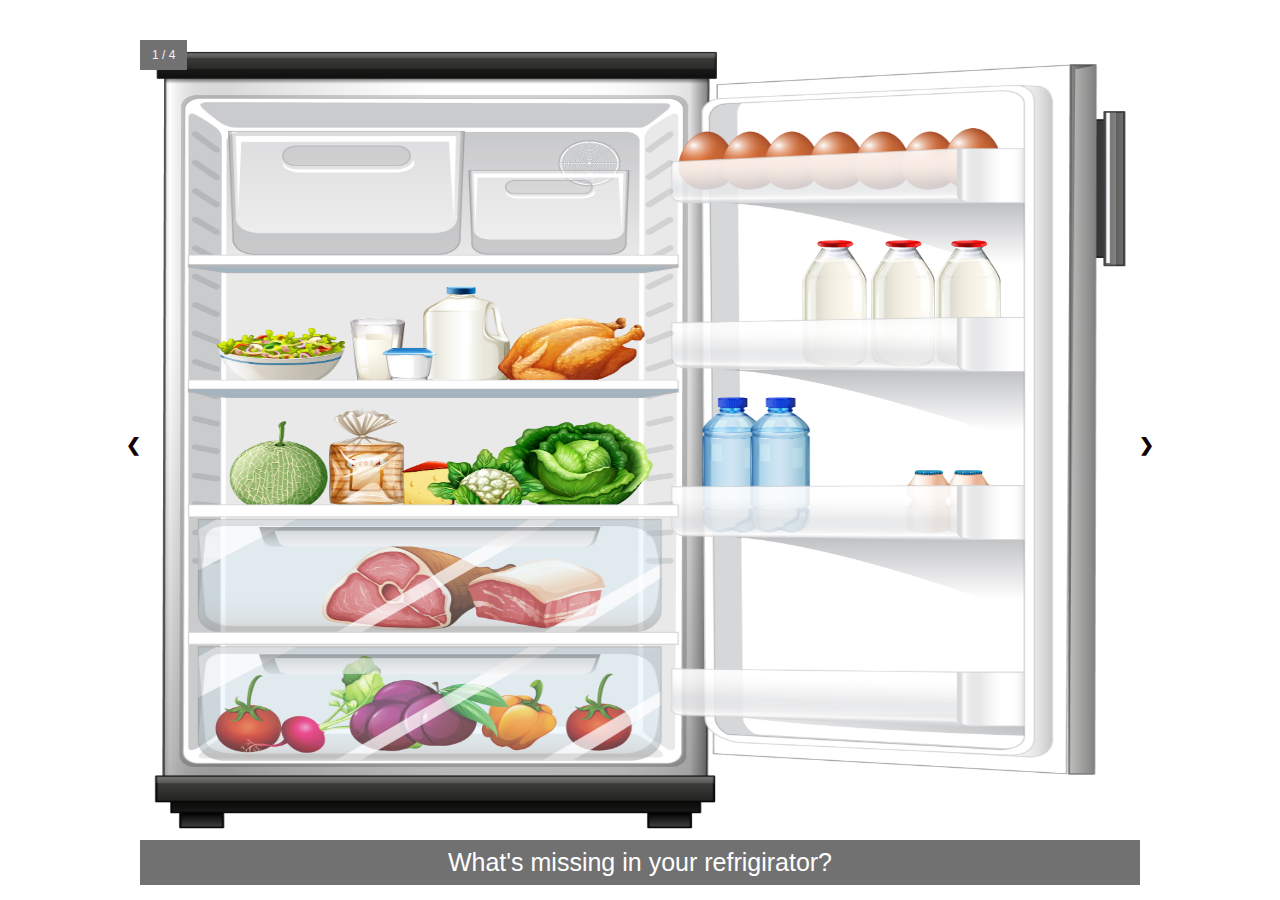
==== index.html @ 129fb4cb "KitchenSlider" ====
<!DOCTYPE html>
<html lang="en">

<head>
  <meta charset="UTF-8">
  <meta http-equiv="X-UA-Compatible" content="IE=edge">
  <meta name="viewport" content="width=device-width, initial-scale=1.0">
  <title>Kitchen SlideShow</title>
  <link rel="stylesheet" href="style.css">
</head>

<body>
  <div class="slideshow-container">

    <div class="mySlides fade">
      <div class="numbertext">1 / 4</div>
      <img src="kitchen-1.jpg">
      <div class="text">What's missing in your refrigirator?</div>
    </div>

    <div class="mySlides fade">
      <div class="numbertext">2 / 4</div>
      <img src="kitchen-2.jpg">
      <div class="text">What's missing on your shelves?</div>
    </div>

    <div class="mySlides fade">
      <div class="numbertext">3 / 4</div>
      <img src="kitchen-3.jpg">
      <div class="text">What herbs do you need?</div>
    </div>
    <div class="mySlides fade">
      <div class="numbertext">4 / 4</div>
      <img src="kitchen-4.jpg">
      <div class="text">What's missing in your kitchen?</div>
    </div>

    <a class="prev" onclick="plusSlides(-1)">❮</a>
    <a class="next" onclick="plusSlides(1)">❯</a>

  </div>
  <script src="main.js"></script>
</body>

</html>
---- style.css ----
* {
  box-sizing: border-box;
}
body {
  font-family: Verdana, sans-serif;
  margin-top: 40px;
}
.mySlides {
  display: none;
}
img {
  vertical-align: middle;
  height: 800px;
  width: 1000px;
}

/* Slideshow container */
.slideshow-container {
  max-width: 1000px;
  position: relative;
  margin: auto;
}

/* Next & previous buttons */
.prev,
.next {
  cursor: pointer;
  position: absolute;
  top: 50%;
  width: auto;
  padding: 16px;
  margin-top: -22px;
  color: rgb(17, 1, 1);
  font-weight: bold;
  font-size: 18px;
  transition: 0.6s ease;
  border-radius: 0 3px 3px 0;
  user-select: none;
}

/* Position the "next button" to the right */
.next {
  right: -30px;
  border-radius: 3px 0 0 3px;
}
.prev {
  left: -30px;
}
/* On hover, add a black background color with a little bit see-through */
.prev:hover,
.next:hover {
  background-color: rgba(0, 0, 0, 0.8);
  color: white;
}

/* Caption text */
.text {
  color: white;
  background-color: #717171;
  font-size: 25px;
  padding: 8px 12px;
  position: absolute;
  /* bottom: 8px; */
  width: 100%;
  text-align: center;
}

/* Number text (1/3 etc) */
.numbertext {
  color: #f2f2f2;
  background-color: #717171;
  font-size: 12px;
  padding: 8px 12px;
  position: absolute;
  top: 0;
}

/* Fading animation */
.fade {
  animation-name: fade;
  animation-duration: 1.5s;
}

@keyframes fade {
  from {
    opacity: 0.4;
  }
  to {
    opacity: 1;
  }
}

/* On smaller screens, decrease text size */
@media only screen and (max-width: 300px) {
  .prev,
  .next,
  .text {
    font-size: 11px;
  }
}
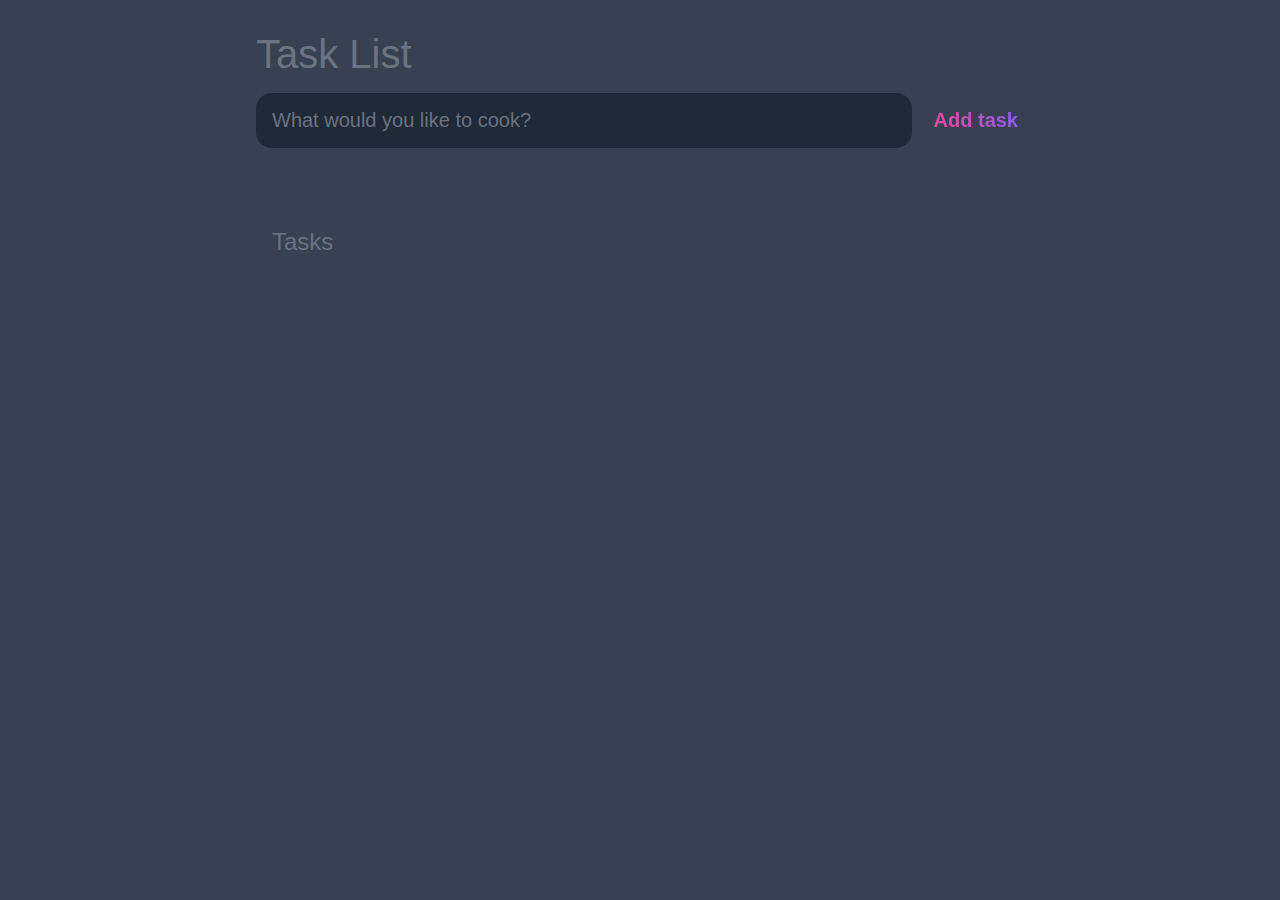
==== commit a31f6d3a: "To Do List for kitchen and cuisine" ====
--- a/index.html
+++ b/index.html
@@ -2,44 +2,45 @@
 <html lang="en">
 
 <head>
-  <meta charset="UTF-8">
-  <meta http-equiv="X-UA-Compatible" content="IE=edge">
-  <meta name="viewport" content="width=device-width, initial-scale=1.0">
-  <title>Kitchen SlideShow</title>
-  <link rel="stylesheet" href="style.css">
+    <meta charset="UTF-8">
+
+    <meta name="viewport" content="width=device-width, initial-scale=1.0">
+    <title>task list</title>
+    <link rel="stylesheet" href="main.css">
 </head>
 
 <body>
-  <div class="slideshow-container">
+    <!--     https://www.youtube.com/watch?v=MkESyVB4oUw     -->
 
-    <div class="mySlides fade">
-      <div class="numbertext">1 / 4</div>
-      <img src="kitchen-1.jpg">
-      <div class="text">What's missing in your refrigirator?</div>
-    </div>
+    <header>
+        <h1>Task List</h1>
+        <form id="new-task-form">
+            <input type="text" name="new-task-input" id="new-task-input" placeholder="What would you like to cook?">
 
-    <div class="mySlides fade">
-      <div class="numbertext">2 / 4</div>
-      <img src="kitchen-2.jpg">
-      <div class="text">What's missing on your shelves?</div>
-    </div>
+            <input type="submit" id="new-task-submit" value="Add task">
 
-    <div class="mySlides fade">
-      <div class="numbertext">3 / 4</div>
-      <img src="kitchen-3.jpg">
-      <div class="text">What herbs do you need?</div>
-    </div>
-    <div class="mySlides fade">
-      <div class="numbertext">4 / 4</div>
-      <img src="kitchen-4.jpg">
-      <div class="text">What's missing in your kitchen?</div>
-    </div>
+        </form>
+    </header>
 
-    <a class="prev" onclick="plusSlides(-1)">❮</a>
-    <a class="next" onclick="plusSlides(1)">❯</a>
+    <main>
+        <section class="task-list">
+            <h2>Tasks</h2>
+            <div id="tasks">
 
-  </div>
-  <script src="main.js"></script>
+                <!--                
+                <div class="content">
+                    <input type="text" type="text" class="text" value="My shiny task" readonly>
+                </div>
+                <div class="actions">
+                    <button class="edit">Edit</button>
+                    <button class="delete">Delete</button>
+                </div>
+            </div>
+            !-->
+        </section>
+
+    </main>
+    <script src="main.js"></script>
 </body>
 
 </html>--- a/main.css
+++ b/main.css
@@ -0,0 +1,164 @@
+:root {
+    --dark: #374151;
+    --darker: #1F2937;
+    --darkest: #111827;
+    --gray: #6B7280;
+    --light: #EEE;
+    --pink: #EC4899;
+    --purple: #8B5Cf6;
+}
+
+*{
+    box-sizing: border-box;
+    margin: 0;
+    font-family: 'Fira Sans', sans-serif;
+
+}
+
+body {
+    display: flex;
+    flex-direction: column;
+    min-height: 100%;
+    background: var(--dark);
+    color: #fff;
+}
+
+header{
+    padding: 2rem 1rem;
+    max-width: 800px;
+    width: 100%;
+    margin: 0 auto;
+}
+
+header h1{
+    font-size: 2.5rem;
+    font-weight: 300;
+    color: var(--gray);
+    margin-bottom: 1rem;
+}
+
+#new-task-form {
+    display: flex;
+}
+
+input, button{
+    appearance: none;
+    border: none;
+    outline: none;
+    background: none;
+}
+
+
+#new-task-input {
+    flex: 1 1 0%;
+    background-color: var(--darker);
+    padding: 1rem;
+    border-radius: 1rem;
+    margin-right: 1rem;
+    color: var(--light);
+    font-size: 1.25rem;
+
+}
+
+#new-task-input::placeholder {
+    color: var(--gray);
+
+}
+
+
+#new-task-submit{
+    color: var(--pink);
+    font-size: 1.25rem;
+    font-weight: 700;
+    background-image: linear-gradient(to right, var(--pink), var(--purple)  );
+    -webkit-background-clip: text;
+    -webkit-text-fill-color: transparent;
+    cursor: pointer;
+    transition: 0.4s;
+}
+
+#new-task-submit:hover{
+    opacity: 0.8;
+}
+#new-task-submit:active{
+    opacity: 0.8;
+}
+
+
+main{
+    flex: 1 1 0%;
+    padding: 2rem 1rem;
+    max-width: 800px;
+    width: 100%;
+    margin: 0 auto;
+}
+
+.task-list {
+    padding: 1rem;
+}
+
+
+.task-list h2 {
+    font-size: 1.5rem;
+    font-weight: 300;
+    color: var(--gray);
+    margin-bottom: 1rem;
+}
+
+.task {
+    display: flex;
+    justify-content: space-between;
+    background-color: var(--darkest);
+    padding: 1rem;
+    border-radius: 1rem;
+    margin-bottom: 1rem;
+
+}
+.task .content {
+    flex: 1 1 0%;
+}
+
+.task .content .text {
+    color: var(--light);
+    font-size: 1.125rem;
+    width: 100%;
+    display: block;
+    transition: 0.4s;
+}
+
+.task .content .text:not(:read-only) {
+    color: var(--pink);
+
+}
+
+.task .actions{
+    display: flex;
+    margin: 0 0.5rem;
+
+}
+.task .actions button{
+    cursor: pointer;
+    margin: 0 0.5rem;
+    font-size: 1.125rem;
+    font-weight: 700;
+    text-transform: uppercase;
+    transition: 0.4s;
+}
+
+.task .actions button:hover{
+    opacity: 0.8;
+}
+.task .actions button:active{
+    opacity: 0.8;
+}
+
+
+.task .actions .edit {
+    background-image: linear-gradient(to right, var(--pink), var(--purple)  );
+    -webkit-background-clip: text;
+    -webkit-text-fill-color: transparent;
+}
+
+.task .actions .delete {
+color: crimson;
+}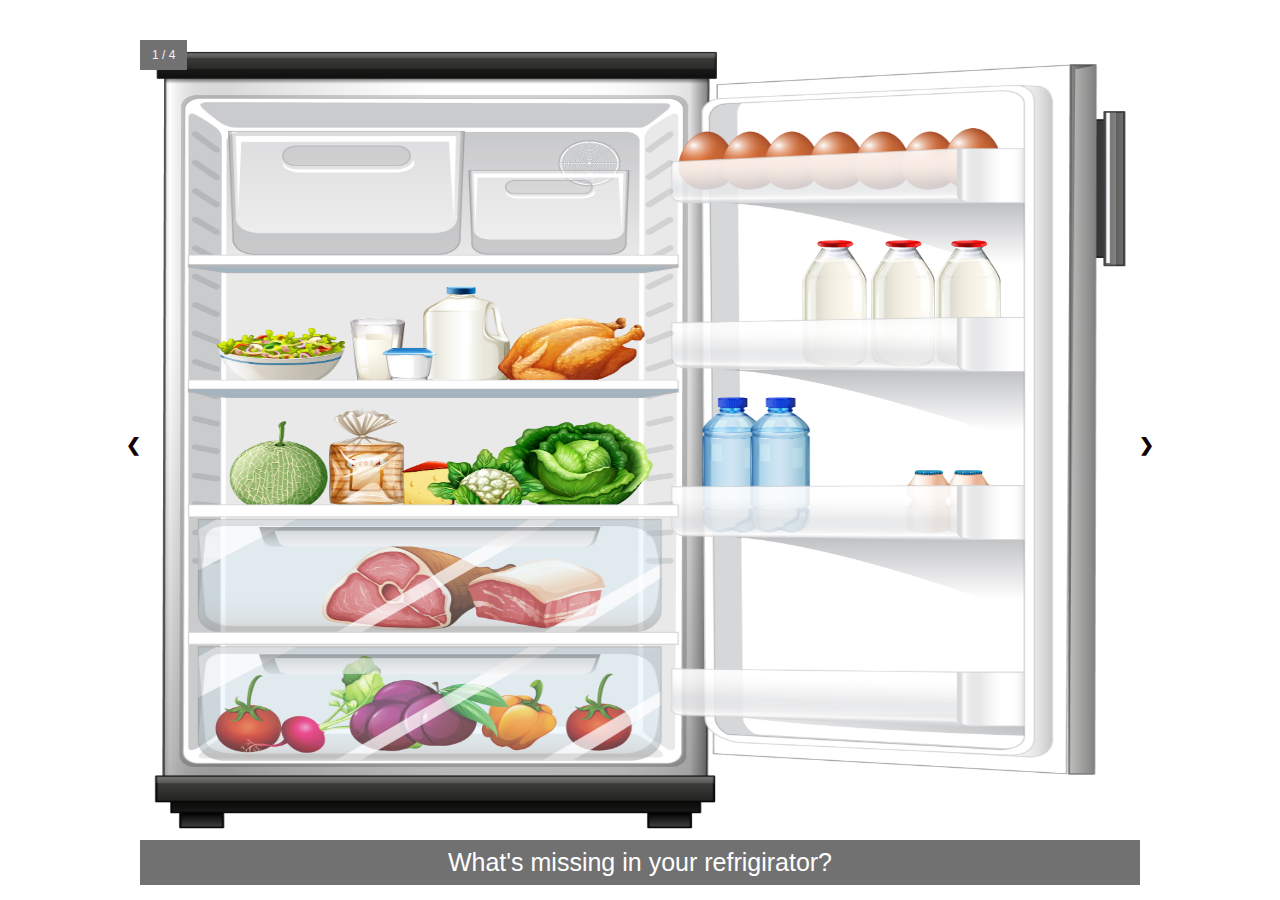
==== commit 240290e7: "Resolved comments" ====
--- a/index.html
+++ b/index.html
@@ -2,45 +2,43 @@
 <html lang="en">
 
 <head>
-    <meta charset="UTF-8">
-
-    <meta name="viewport" content="width=device-width, initial-scale=1.0">
-    <title>task list</title>
-    <link rel="stylesheet" href="main.css">
+  <meta charset="UTF-8" />
+  <meta http-equiv="X-UA-Compatible" content="IE=edge" />
+  <meta name="viewport" content="width=device-width, initial-scale=1.0" />
+  <title>Kitchen SlideShow</title>
+  <link rel="stylesheet" href="style.css" />
 </head>
 
 <body>
-    <!--     https://www.youtube.com/watch?v=MkESyVB4oUw     -->
+  <div class="slideshow-container">
+    <div class="my-slides fade">
+      <div class="number-text">1 / 4</div>
+      <img src="kitchen-1.jpg" />
+      <div class="caption-text">What's missing in your refrigirator?</div>
+    </div>
 
-    <header>
-        <h1>Task List</h1>
-        <form id="new-task-form">
-            <input type="text" name="new-task-input" id="new-task-input" placeholder="What would you like to cook?">
+    <div class="my-slides fade">
+      <div class="number-text">2 / 4</div>
+      <img src="kitchen-2.jpg" />
+      <div class="caption-text">What's missing on your shelves?</div>
+    </div>
 
-            <input type="submit" id="new-task-submit" value="Add task">
+    <div class="my-slides fade">
+      <div class="number-text">3 / 4</div>
+      <img src="kitchen-3.jpg" />
+      <div class="caption-text">What herbs do you need?</div>
+    </div>
 
-        </form>
-    </header>
+    <div class="my-slides fade">
+      <div class="number-text">4 / 4</div>
+      <img src="kitchen-4.jpg" />
+      <div class="caption-text">What's missing in your kitchen?</div>
+    </div>
 
-    <main>
-        <section class="task-list">
-            <h2>Tasks</h2>
-            <div id="tasks">
-
-                <!--                
-                <div class="content">
-                    <input type="text" type="text" class="text" value="My shiny task" readonly>
-                </div>
-                <div class="actions">
-                    <button class="edit">Edit</button>
-                    <button class="delete">Delete</button>
-                </div>
-            </div>
-            !-->
-        </section>
-
-    </main>
-    <script src="main.js"></script>
+    <a class="prev-button" onclick="plusSlides(-1)">❮</a>
+    <a class="next-button" onclick="plusSlides(1)">❯</a>
+  </div>
+  <script src="main.js"></script>
 </body>
 
 </html>--- a/style.css
+++ b/style.css
@@ -0,0 +1,93 @@
+* {
+  box-sizing: border-box;
+}
+body {
+  font-family: Verdana, sans-serif;
+  margin-top: 40px;
+}
+.my-slides {
+  display: none;
+}
+img {
+  vertical-align: middle;
+  height: 800px;
+  width: 1000px;
+}
+
+.slideshow-container {
+  max-width: 1000px;
+  position: relative;
+  margin: auto;
+}
+
+.prev-button,
+.next-button {
+  cursor: pointer;
+  position: absolute;
+  top: 50%;
+  width: auto;
+  padding: 16px;
+  margin-top: -22px;
+  color: rgb(17, 1, 1);
+  font-weight: bold;
+  font-size: 18px;
+  transition: 0.6s ease;
+  border-radius: 0 3px 3px 0;
+  user-select: none;
+}
+
+.next-button {
+  right: -30px;
+  border-radius: 3px 0 0 3px;
+}
+.prev-button {
+  left: -30px;
+}
+.prev-button:hover,
+.next-button:hover {
+  background-color: rgba(0, 0, 0, 0.8);
+  color: white;
+}
+
+.caption-text {
+  color: white;
+  background-color: #717171;
+  font-size: 25px;
+  padding: 8px 12px;
+  position: absolute;
+  /* bottom: 8px; */
+  width: 100%;
+  text-align: center;
+}
+
+.number-text {
+  color: #f2f2f2;
+  background-color: #717171;
+  font-size: 12px;
+  padding: 8px 12px;
+  position: absolute;
+  top: 0;
+}
+
+.fade {
+  animation-name: fade;
+  animation-duration: 1.5s;
+}
+
+@keyframes fade {
+  from {
+    opacity: 0.4;
+  }
+  to {
+    opacity: 1;
+  }
+}
+
+/* On smaller screens, decrease text size */
+@media only screen and (max-width: 300px) {
+  .prev-button,
+  .next-button,
+  .caption-text {
+    font-size: 11px;
+  }
+}
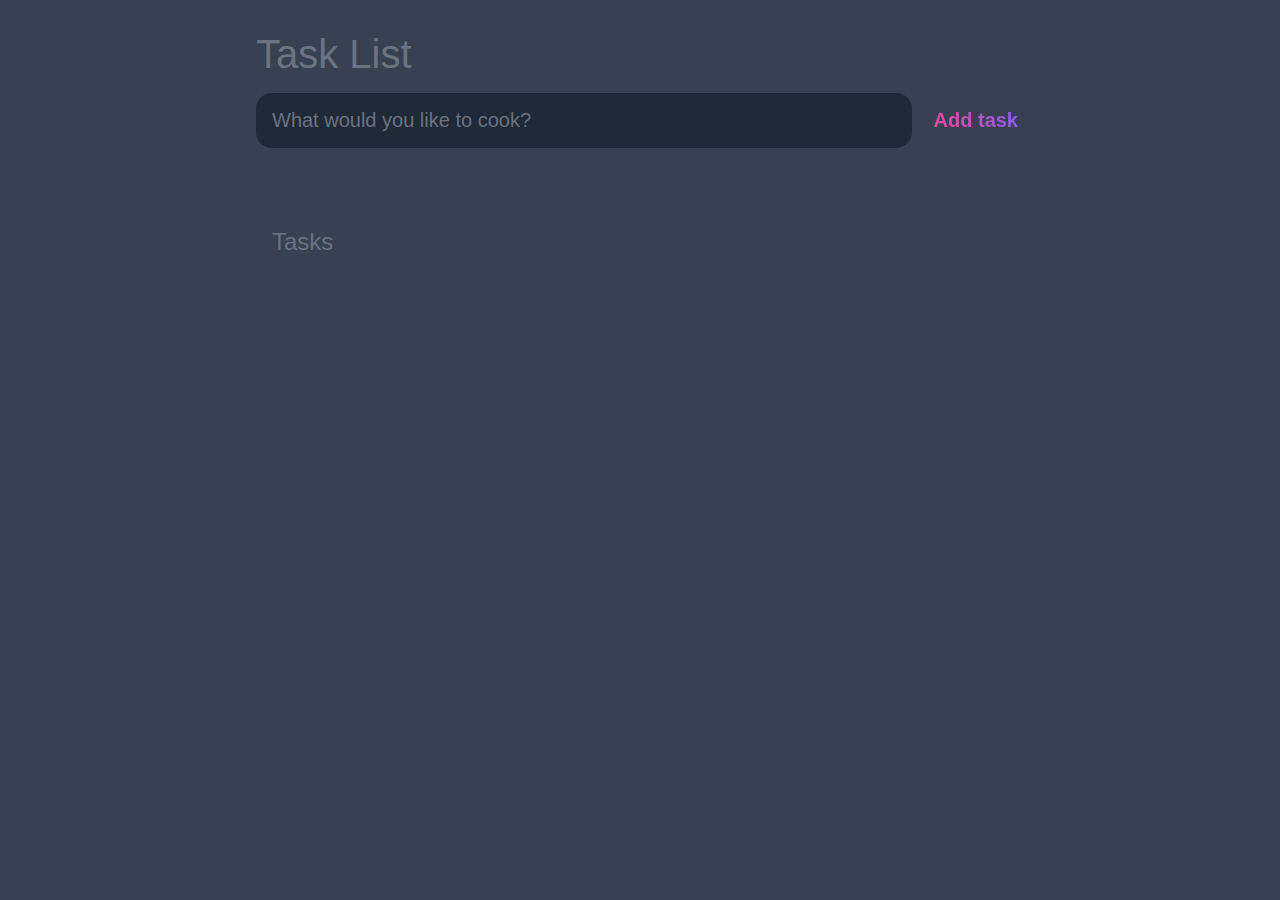
==== commit d85f6aa9: "Ndryshimet per ToDoList u rregulluan" ====
--- a/index.html
+++ b/index.html
@@ -2,43 +2,34 @@
 <html lang="en">
 
 <head>
-  <meta charset="UTF-8" />
-  <meta http-equiv="X-UA-Compatible" content="IE=edge" />
-  <meta name="viewport" content="width=device-width, initial-scale=1.0" />
-  <title>Kitchen SlideShow</title>
-  <link rel="stylesheet" href="style.css" />
+    <meta charset="UTF-8">
+
+    <meta name="viewport" content="width=device-width, initial-scale=1.0">
+    <title>task list</title>
+    <link rel="stylesheet" href="main.css">
 </head>
 
 <body>
-  <div class="slideshow-container">
-    <div class="my-slides fade">
-      <div class="number-text">1 / 4</div>
-      <img src="kitchen-1.jpg" />
-      <div class="caption-text">What's missing in your refrigirator?</div>
-    </div>
 
-    <div class="my-slides fade">
-      <div class="number-text">2 / 4</div>
-      <img src="kitchen-2.jpg" />
-      <div class="caption-text">What's missing on your shelves?</div>
-    </div>
+    <header>
+        <h1>Task List</h1>
+        <form id="new-task-form">
+            <input type="text" name="new-task-input" id="new-task-input" placeholder="What would you like to cook?">
 
-    <div class="my-slides fade">
-      <div class="number-text">3 / 4</div>
-      <img src="kitchen-3.jpg" />
-      <div class="caption-text">What herbs do you need?</div>
-    </div>
+            <input type="submit" id="new-task-submit" value="Add task">
 
-    <div class="my-slides fade">
-      <div class="number-text">4 / 4</div>
-      <img src="kitchen-4.jpg" />
-      <div class="caption-text">What's missing in your kitchen?</div>
-    </div>
+        </form>
+    </header>
 
-    <a class="prev-button" onclick="plusSlides(-1)">❮</a>
-    <a class="next-button" onclick="plusSlides(1)">❯</a>
-  </div>
-  <script src="main.js"></script>
+    <main>
+        <section class="task-list">
+            <h2>Tasks</h2>
+            <div id="tasks">
+
+        </section>
+
+    </main>
+    <script src="main.js"></script>
 </body>
 
 </html>--- a/main.css
+++ b/main.css
@@ -0,0 +1,164 @@
+:root {
+    --dark: #374151;
+    --darker: #1F2937;
+    --darkest: #111827;
+    --gray: #6B7280;
+    --light: #EEE;
+    --pink: #EC4899;
+    --purple: #8B5Cf6;
+}
+
+*{
+    box-sizing: border-box;
+    margin: 0;
+    font-family: 'Fira Sans', sans-serif;
+
+}
+
+body {
+    display: flex;
+    flex-direction: column;
+    min-height: 100%;
+    background: var(--dark);
+    color: #fff;
+}
+
+header{
+    padding: 2rem 1rem;
+    max-width: 800px;
+    width: 100%;
+    margin: 0 auto;
+}
+
+header h1{
+    font-size: 2.5rem;
+    font-weight: 300;
+    color: var(--gray);
+    margin-bottom: 1rem;
+}
+
+#new-task-form {
+    display: flex;
+}
+
+input, button{
+    appearance: none;
+    border: none;
+    outline: none;
+    background: none;
+}
+
+
+#new-task-input {
+    flex: 1 1 0%;
+    background-color: var(--darker);
+    padding: 1rem;
+    border-radius: 1rem;
+    margin-right: 1rem;
+    color: var(--light);
+    font-size: 1.25rem;
+
+}
+
+#new-task-input::placeholder {
+    color: var(--gray);
+
+}
+
+
+#new-task-submit{
+    color: var(--pink);
+    font-size: 1.25rem;
+    font-weight: 700;
+    background-image: linear-gradient(to right, var(--pink), var(--purple)  );
+    -webkit-background-clip: text;
+    -webkit-text-fill-color: transparent;
+    cursor: pointer;
+    transition: 0.4s;
+}
+
+#new-task-submit:hover{
+    opacity: 0.8;
+}
+#new-task-submit:active{
+    opacity: 0.8;
+}
+
+
+main{
+    flex: 1 1 0%;
+    padding: 2rem 1rem;
+    max-width: 800px;
+    width: 100%;
+    margin: 0 auto;
+}
+
+.task-list {
+    padding: 1rem;
+}
+
+
+.task-list h2 {
+    font-size: 1.5rem;
+    font-weight: 300;
+    color: var(--gray);
+    margin-bottom: 1rem;
+}
+
+.task {
+    display: flex;
+    justify-content: space-between;
+    background-color: var(--darkest);
+    padding: 1rem;
+    border-radius: 1rem;
+    margin-bottom: 1rem;
+
+}
+.task .content {
+    flex: 1 1 0%;
+}
+
+.task .content .text {
+    color: var(--light);
+    font-size: 1.125rem;
+    width: 100%;
+    display: block;
+    transition: 0.4s;
+}
+
+.task .content .text:not(:read-only) {
+    color: var(--pink);
+
+}
+
+.task .actions{
+    display: flex;
+    margin: 0 0.5rem;
+
+}
+.task .actions button{
+    cursor: pointer;
+    margin: 0 0.5rem;
+    font-size: 1.125rem;
+    font-weight: 700;
+    text-transform: uppercase;
+    transition: 0.4s;
+}
+
+.task .actions button:hover{
+    opacity: 0.8;
+}
+.task .actions button:active{
+    opacity: 0.8;
+}
+
+
+.task .actions .edit {
+    background-image: linear-gradient(to right, var(--pink), var(--purple)  );
+    -webkit-background-clip: text;
+    -webkit-text-fill-color: transparent;
+}
+
+.task .actions .delete {
+color: crimson;
+}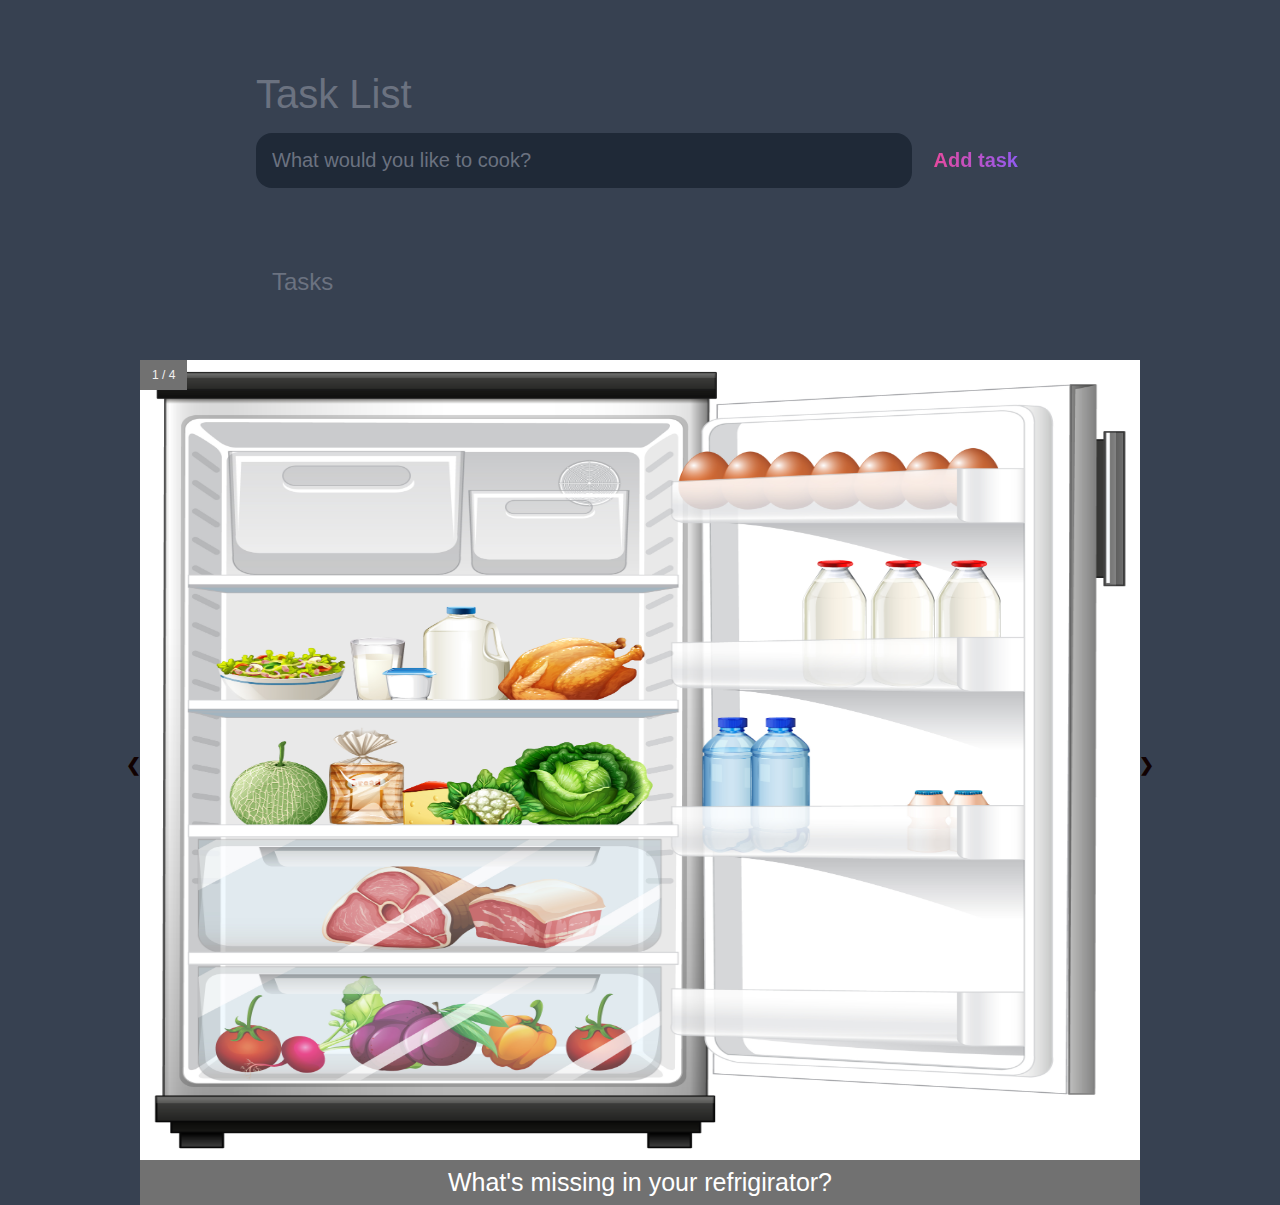
==== commit 405f8dee: "Merge ToDoList with main" ====
--- a/index.html
+++ b/index.html
@@ -2,34 +2,62 @@
 <html lang="en">
 
 <head>
-    <meta charset="UTF-8">
-
-    <meta name="viewport" content="width=device-width, initial-scale=1.0">
-    <title>task list</title>
-    <link rel="stylesheet" href="main.css">
+  <meta charset="UTF-8">
+  <meta name="viewport" content="width=device-width, initial-scale=1.0">
+  <meta http-equiv="X-UA-Compatible" content="IE=edge" />
+  <meta name="viewport" content="width=device-width, initial-scale=1.0" />
+  <title>Homepage</title>
+  <link rel="stylesheet" href="style.css" />
+  <link rel="stylesheet" href="main.css">
+</head>
 </head>
 
 <body>
 
-    <header>
-        <h1>Task List</h1>
-        <form id="new-task-form">
-            <input type="text" name="new-task-input" id="new-task-input" placeholder="What would you like to cook?">
+  <header>
+    <h1>Task List</h1>
+    <form id="new-task-form">
+      <input type="text" name="new-task-input" id="new-task-input" placeholder="What would you like to cook?">
+      <input type="submit" id="new-task-submit" value="Add task">
+    </form>
+  </header>
 
-            <input type="submit" id="new-task-submit" value="Add task">
+  <main>
+    <section class="task-list">
+      <h2>Tasks</h2>
+      <div id="tasks">
+    </section>
+  </main>
 
-        </form>
-    </header>
+  <div class="slideshow-container">
+    <div class="my-slides fade">
+      <div class="number-text">1 / 4</div>
+      <img src="kitchen-1.jpg" />
+      <div class="caption-text">What's missing in your refrigirator?</div>
+    </div>
 
-    <main>
-        <section class="task-list">
-            <h2>Tasks</h2>
-            <div id="tasks">
+    <div class="my-slides fade">
+      <div class="number-text">2 / 4</div>
+      <img src="kitchen-2.jpg" />
+      <div class="caption-text">What's missing on your shelves?</div>
+    </div>
 
-        </section>
+    <div class="my-slides fade">
+      <div class="number-text">3 / 4</div>
+      <img src="kitchen-3.jpg" />
+      <div class="caption-text">What herbs do you need?</div>
+    </div>
 
-    </main>
-    <script src="main.js"></script>
+    <div class="my-slides fade">
+      <div class="number-text">4 / 4</div>
+      <img src="kitchen-4.jpg" />
+      <div class="caption-text">What's missing in your kitchen?</div>
+    </div>
+
+    <a class="prev-button" onclick="plusSlides(-1)">❮</a>
+    <a class="next-button" onclick="plusSlides(1)">❯</a>
+  </div>
+  <script src="main.js"></script>
 </body>
 
 </html>--- a/style.css
+++ b/style.css
@@ -0,0 +1,93 @@
+* {
+  box-sizing: border-box;
+}
+body {
+  font-family: Verdana, sans-serif;
+  margin-top: 40px;
+}
+.my-slides {
+  display: none;
+}
+img {
+  vertical-align: middle;
+  height: 800px;
+  width: 1000px;
+}
+
+.slideshow-container {
+  max-width: 1000px;
+  position: relative;
+  margin: auto;
+}
+
+.prev-button,
+.next-button {
+  cursor: pointer;
+  position: absolute;
+  top: 50%;
+  width: auto;
+  padding: 16px;
+  margin-top: -22px;
+  color: rgb(17, 1, 1);
+  font-weight: bold;
+  font-size: 18px;
+  transition: 0.6s ease;
+  border-radius: 0 3px 3px 0;
+  user-select: none;
+}
+
+.next-button {
+  right: -30px;
+  border-radius: 3px 0 0 3px;
+}
+.prev-button {
+  left: -30px;
+}
+.prev-button:hover,
+.next-button:hover {
+  background-color: rgba(0, 0, 0, 0.8);
+  color: white;
+}
+
+.caption-text {
+  color: white;
+  background-color: #717171;
+  font-size: 25px;
+  padding: 8px 12px;
+  position: absolute;
+  /* bottom: 8px; */
+  width: 100%;
+  text-align: center;
+}
+
+.number-text {
+  color: #f2f2f2;
+  background-color: #717171;
+  font-size: 12px;
+  padding: 8px 12px;
+  position: absolute;
+  top: 0;
+}
+
+.fade {
+  animation-name: fade;
+  animation-duration: 1.5s;
+}
+
+@keyframes fade {
+  from {
+    opacity: 0.4;
+  }
+  to {
+    opacity: 1;
+  }
+}
+
+/* On smaller screens, decrease text size */
+@media only screen and (max-width: 300px) {
+  .prev-button,
+  .next-button,
+  .caption-text {
+    font-size: 11px;
+  }
+}
--- a/main.css
+++ b/main.css
@@ -12,7 +12,6 @@
     box-sizing: border-box;
     margin: 0;
     font-family: 'Fira Sans', sans-serif;
-
 }
 
 body {
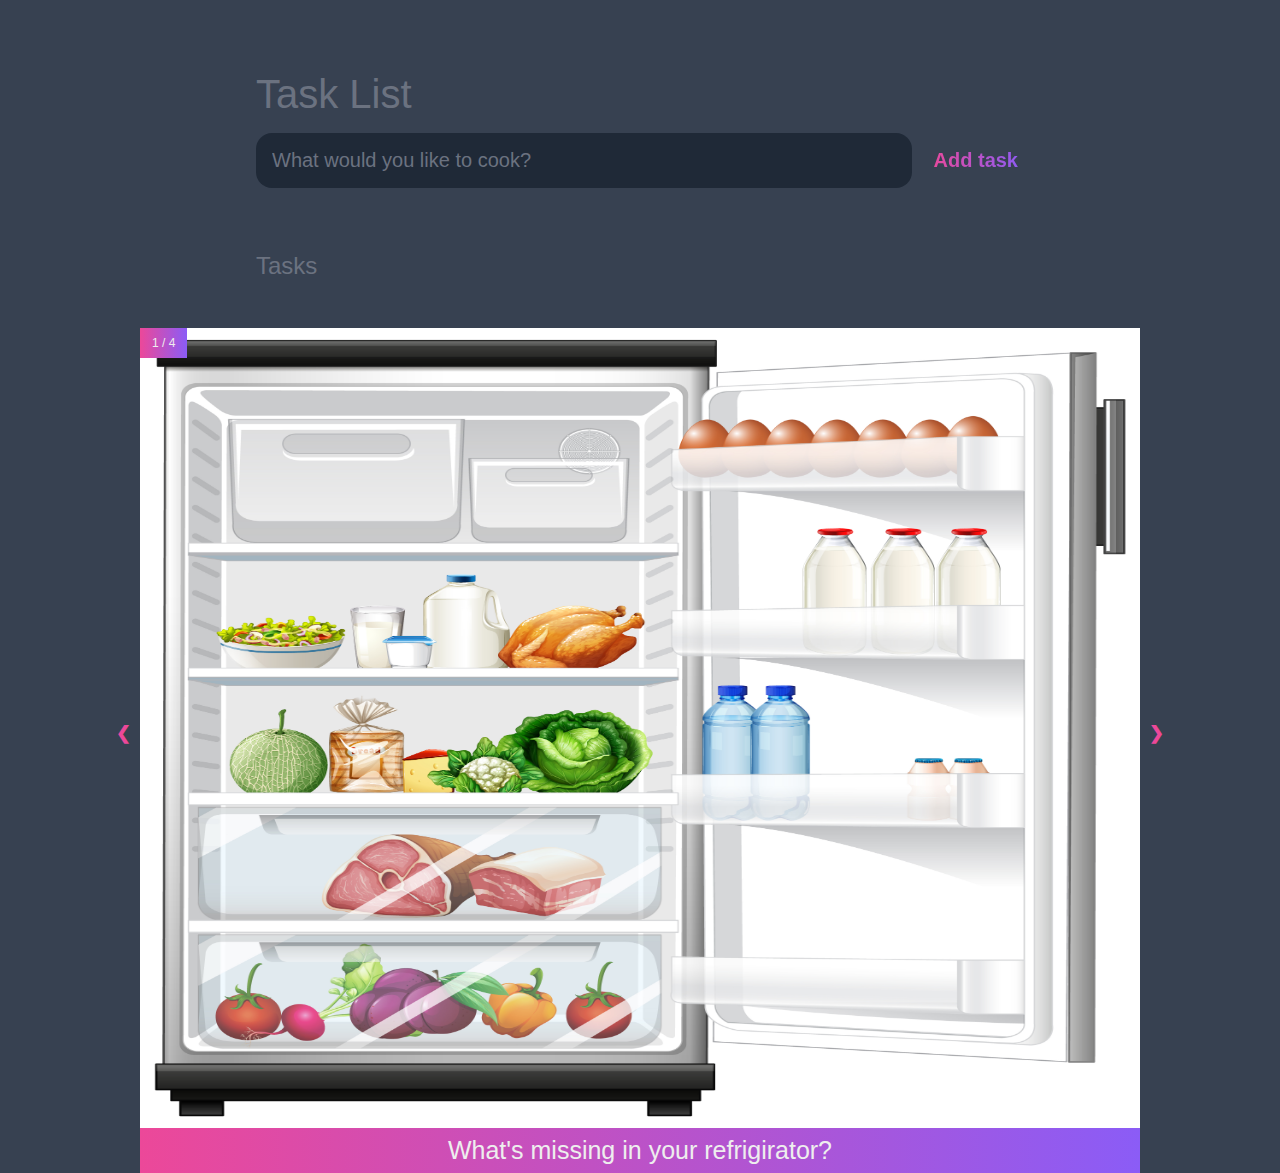
==== commit 3bccabca: "Merging CSS files" ====
--- a/index.html
+++ b/index.html
@@ -8,7 +8,7 @@
   <meta name="viewport" content="width=device-width, initial-scale=1.0" />
   <title>Homepage</title>
   <link rel="stylesheet" href="style.css" />
-  <link rel="stylesheet" href="main.css">
+  <!-- <link rel="stylesheet" href="main.css"> -->
 </head>
 </head>
 
@@ -27,36 +27,37 @@
       <h2>Tasks</h2>
       <div id="tasks">
     </section>
+
+
+    <div class="slideshow-container">
+      <div class="my-slides fade">
+        <div class="number-text">1 / 4</div>
+        <img src="kitchen-1.jpg" />
+        <div class="caption-text">What's missing in your refrigirator?</div>
+      </div>
+
+      <div class="my-slides fade">
+        <div class="number-text">2 / 4</div>
+        <img src="kitchen-2.jpg" />
+        <div class="caption-text">What's missing on your shelves?</div>
+      </div>
+
+      <div class="my-slides fade">
+        <div class="number-text">3 / 4</div>
+        <img src="kitchen-3.jpg" />
+        <div class="caption-text">What herbs do you need?</div>
+      </div>
+
+      <div class="my-slides fade">
+        <div class="number-text">4 / 4</div>
+        <img src="kitchen-4.jpg" />
+        <div class="caption-text">What's missing in your kitchen?</div>
+      </div>
+
+      <a class="prev-button" onclick="plusSlides(-1)">❮</a>
+      <a class="next-button" onclick="plusSlides(1)">❯</a>
+    </div>
   </main>
-
-  <div class="slideshow-container">
-    <div class="my-slides fade">
-      <div class="number-text">1 / 4</div>
-      <img src="kitchen-1.jpg" />
-      <div class="caption-text">What's missing in your refrigirator?</div>
-    </div>
-
-    <div class="my-slides fade">
-      <div class="number-text">2 / 4</div>
-      <img src="kitchen-2.jpg" />
-      <div class="caption-text">What's missing on your shelves?</div>
-    </div>
-
-    <div class="my-slides fade">
-      <div class="number-text">3 / 4</div>
-      <img src="kitchen-3.jpg" />
-      <div class="caption-text">What herbs do you need?</div>
-    </div>
-
-    <div class="my-slides fade">
-      <div class="number-text">4 / 4</div>
-      <img src="kitchen-4.jpg" />
-      <div class="caption-text">What's missing in your kitchen?</div>
-    </div>
-
-    <a class="prev-button" onclick="plusSlides(-1)">❮</a>
-    <a class="next-button" onclick="plusSlides(1)">❯</a>
-  </div>
   <script src="main.js"></script>
 </body>
 
--- a/style.css
+++ b/style.css
@@ -1,9 +1,26 @@
 * {
   box-sizing: border-box;
-}
+  margin: 0;
+  font-family: "Fira Sans", sans-serif;
+}
+/* color vriables */
+:root {
+  --dark: #374151;
+  --darker: #1f2937;
+  --darkest: #111827;
+  --gray: #6b7280;
+  --light: #eee;
+  --pink: #ec4899;
+  --purple: #8b5cf6;
+}
+
 body {
-  font-family: Verdana, sans-serif;
   margin-top: 40px;
+  display: flex;
+  flex-direction: column;
+  min-height: 100%;
+  background: var(--dark);
+  color: #fff;
 }
 .my-slides {
   display: none;
@@ -28,7 +45,7 @@
   width: auto;
   padding: 16px;
   margin-top: -22px;
-  color: rgb(17, 1, 1);
+  color: var(--pink);
   font-weight: bold;
   font-size: 18px;
   transition: 0.6s ease;
@@ -37,21 +54,22 @@
 }
 
 .next-button {
-  right: -30px;
+  right: -40px;
   border-radius: 3px 0 0 3px;
 }
 .prev-button {
-  left: -30px;
+  left: -40px;
 }
 .prev-button:hover,
 .next-button:hover {
-  background-color: rgba(0, 0, 0, 0.8);
-  color: white;
+  background-image: linear-gradient(to right, var(--pink), var(--purple));
+  color: var(--darkest);
+  border-radius: 3px;
 }
 
 .caption-text {
-  color: white;
-  background-color: #717171;
+  color: var(--light);
+  background-image: linear-gradient(to right, var(--pink), var(--purple));
   font-size: 25px;
   padding: 8px 12px;
   position: absolute;
@@ -61,8 +79,8 @@
 }
 
 .number-text {
-  color: #f2f2f2;
-  background-color: #717171;
+  color: var(--light);
+  background-image: linear-gradient(to right, var(--pink), var(--purple));
   font-size: 12px;
   padding: 8px 12px;
   position: absolute;
@@ -72,6 +90,134 @@
 .fade {
   animation-name: fade;
   animation-duration: 1.5s;
+}
+
+header {
+  padding: 2rem 1rem;
+  max-width: 800px;
+  width: 100%;
+  margin: 0 auto;
+}
+
+header h1 {
+  font-size: 2.5rem;
+  font-weight: 300;
+  color: var(--gray);
+  margin-bottom: 1rem;
+}
+
+#new-task-form {
+  display: flex;
+}
+
+input,
+button {
+  appearance: none;
+  border: none;
+  outline: none;
+  background: none;
+}
+
+#new-task-input {
+  flex: 1 1 0%;
+  background-color: var(--darker);
+  padding: 1rem;
+  border-radius: 1rem;
+  margin-right: 1rem;
+  color: var(--light);
+  font-size: 1.25rem;
+}
+
+#new-task-input::placeholder {
+  color: var(--gray);
+}
+
+#new-task-submit {
+  color: var(--pink);
+  font-size: 1.25rem;
+  font-weight: 700;
+  background-image: linear-gradient(to right, var(--pink), var(--purple));
+  -webkit-background-clip: text;
+  -webkit-text-fill-color: transparent;
+  cursor: pointer;
+  transition: 0.4s;
+}
+
+#new-task-submit:hover {
+  opacity: 0.8;
+}
+#new-task-submit:active {
+  opacity: 0.8;
+}
+
+.task-list {
+  padding: 1rem;
+  flex: 1 1 0%;
+  padding: 2rem 1rem;
+  max-width: 800px;
+  width: 100%;
+  margin: 0 auto;
+}
+
+.task-list h2 {
+  font-size: 1.5rem;
+  font-weight: 300;
+  color: var(--gray);
+  margin-bottom: 1rem;
+}
+
+.task {
+  display: flex;
+  justify-content: space-between;
+  background-color: var(--darkest);
+  padding: 1rem;
+  border-radius: 1rem;
+  margin-bottom: 1rem;
+}
+.task .content {
+  flex: 1 1 0%;
+}
+
+.task .content .text {
+  color: var(--light);
+  font-size: 1.125rem;
+  width: 100%;
+  display: block;
+  transition: 0.4s;
+}
+
+.task .content .text:not(:read-only) {
+  color: var(--pink);
+}
+
+.task .actions {
+  display: flex;
+  margin: 0 0.5rem;
+}
+.task .actions button {
+  cursor: pointer;
+  margin: 0 0.5rem;
+  font-size: 1.125rem;
+  font-weight: 700;
+  text-transform: uppercase;
+  transition: 0.4s;
+}
+
+.task .actions button:hover {
+  opacity: 0.8;
+}
+.task .actions button:active {
+  opacity: 0.8;
+}
+
+.task .actions .edit {
+  background-image: linear-gradient(to right, var(--pink), var(--purple));
+  -webkit-background-clip: text;
+  -webkit-text-fill-color: transparent;
+}
+
+.task .actions .delete {
+  color: crimson;
 }
 
 @keyframes fade {
--- a/main.css
+++ b/main.css
@@ -1,163 +1,154 @@
 :root {
-    --dark: #374151;
-    --darker: #1F2937;
-    --darkest: #111827;
-    --gray: #6B7280;
-    --light: #EEE;
-    --pink: #EC4899;
-    --purple: #8B5Cf6;
+  --dark: #374151;
+  --darker: #1f2937;
+  --darkest: #111827;
+  --gray: #6b7280;
+  --light: #eee;
+  --pink: #ec4899;
+  --purple: #8b5cf6;
 }
 
-*{
-    box-sizing: border-box;
-    margin: 0;
-    font-family: 'Fira Sans', sans-serif;
+* {
+  box-sizing: border-box;
+  margin: 0;
+  font-family: "Fira Sans", sans-serif;
 }
 
 body {
-    display: flex;
-    flex-direction: column;
-    min-height: 100%;
-    background: var(--dark);
-    color: #fff;
+  display: flex;
+  flex-direction: column;
+  min-height: 100%;
+  background: var(--dark);
+  color: #fff;
 }
 
-header{
-    padding: 2rem 1rem;
-    max-width: 800px;
-    width: 100%;
-    margin: 0 auto;
+header {
+  padding: 2rem 1rem;
+  max-width: 800px;
+  width: 100%;
+  margin: 0 auto;
 }
 
-header h1{
-    font-size: 2.5rem;
-    font-weight: 300;
-    color: var(--gray);
-    margin-bottom: 1rem;
+header h1 {
+  font-size: 2.5rem;
+  font-weight: 300;
+  color: var(--gray);
+  margin-bottom: 1rem;
 }
 
 #new-task-form {
-    display: flex;
+  display: flex;
 }
 
-input, button{
-    appearance: none;
-    border: none;
-    outline: none;
-    background: none;
+input,
+button {
+  appearance: none;
+  border: none;
+  outline: none;
+  background: none;
 }
 
-
 #new-task-input {
-    flex: 1 1 0%;
-    background-color: var(--darker);
-    padding: 1rem;
-    border-radius: 1rem;
-    margin-right: 1rem;
-    color: var(--light);
-    font-size: 1.25rem;
-
+  flex: 1 1 0%;
+  background-color: var(--darker);
+  padding: 1rem;
+  border-radius: 1rem;
+  margin-right: 1rem;
+  color: var(--light);
+  font-size: 1.25rem;
 }
 
 #new-task-input::placeholder {
-    color: var(--gray);
-
+  color: var(--gray);
 }
 
-
-#new-task-submit{
-    color: var(--pink);
-    font-size: 1.25rem;
-    font-weight: 700;
-    background-image: linear-gradient(to right, var(--pink), var(--purple)  );
-    -webkit-background-clip: text;
-    -webkit-text-fill-color: transparent;
-    cursor: pointer;
-    transition: 0.4s;
+#new-task-submit {
+  color: var(--pink);
+  font-size: 1.25rem;
+  font-weight: 700;
+  background-image: linear-gradient(to right, var(--pink), var(--purple));
+  -webkit-background-clip: text;
+  -webkit-text-fill-color: transparent;
+  cursor: pointer;
+  transition: 0.4s;
 }
 
-#new-task-submit:hover{
-    opacity: 0.8;
+#new-task-submit:hover {
+  opacity: 0.8;
 }
-#new-task-submit:active{
-    opacity: 0.8;
+#new-task-submit:active {
+  opacity: 0.8;
 }
 
-
-main{
-    flex: 1 1 0%;
-    padding: 2rem 1rem;
-    max-width: 800px;
-    width: 100%;
-    margin: 0 auto;
+main {
+  flex: 1 1 0%;
+  padding: 2rem 1rem;
+  max-width: 800px;
+  width: 100%;
+  margin: 0 auto;
 }
 
 .task-list {
-    padding: 1rem;
+  padding: 1rem;
 }
 
-
 .task-list h2 {
-    font-size: 1.5rem;
-    font-weight: 300;
-    color: var(--gray);
-    margin-bottom: 1rem;
+  font-size: 1.5rem;
+  font-weight: 300;
+  color: var(--gray);
+  margin-bottom: 1rem;
 }
 
 .task {
-    display: flex;
-    justify-content: space-between;
-    background-color: var(--darkest);
-    padding: 1rem;
-    border-radius: 1rem;
-    margin-bottom: 1rem;
-
+  display: flex;
+  justify-content: space-between;
+  background-color: var(--darkest);
+  padding: 1rem;
+  border-radius: 1rem;
+  margin-bottom: 1rem;
 }
 .task .content {
-    flex: 1 1 0%;
+  flex: 1 1 0%;
 }
 
 .task .content .text {
-    color: var(--light);
-    font-size: 1.125rem;
-    width: 100%;
-    display: block;
-    transition: 0.4s;
+  color: var(--light);
+  font-size: 1.125rem;
+  width: 100%;
+  display: block;
+  transition: 0.4s;
 }
 
 .task .content .text:not(:read-only) {
-    color: var(--pink);
-
+  color: var(--pink);
 }
 
-.task .actions{
-    display: flex;
-    margin: 0 0.5rem;
-
+.task .actions {
+  display: flex;
+  margin: 0 0.5rem;
 }
-.task .actions button{
-    cursor: pointer;
-    margin: 0 0.5rem;
-    font-size: 1.125rem;
-    font-weight: 700;
-    text-transform: uppercase;
-    transition: 0.4s;
+.task .actions button {
+  cursor: pointer;
+  margin: 0 0.5rem;
+  font-size: 1.125rem;
+  font-weight: 700;
+  text-transform: uppercase;
+  transition: 0.4s;
 }
 
-.task .actions button:hover{
-    opacity: 0.8;
+.task .actions button:hover {
+  opacity: 0.8;
 }
-.task .actions button:active{
-    opacity: 0.8;
+.task .actions button:active {
+  opacity: 0.8;
 }
 
-
 .task .actions .edit {
-    background-image: linear-gradient(to right, var(--pink), var(--purple)  );
-    -webkit-background-clip: text;
-    -webkit-text-fill-color: transparent;
+  background-image: linear-gradient(to right, var(--pink), var(--purple));
+  -webkit-background-clip: text;
+  -webkit-text-fill-color: transparent;
 }
 
 .task .actions .delete {
-color: crimson;
-}+  color: crimson;
+}
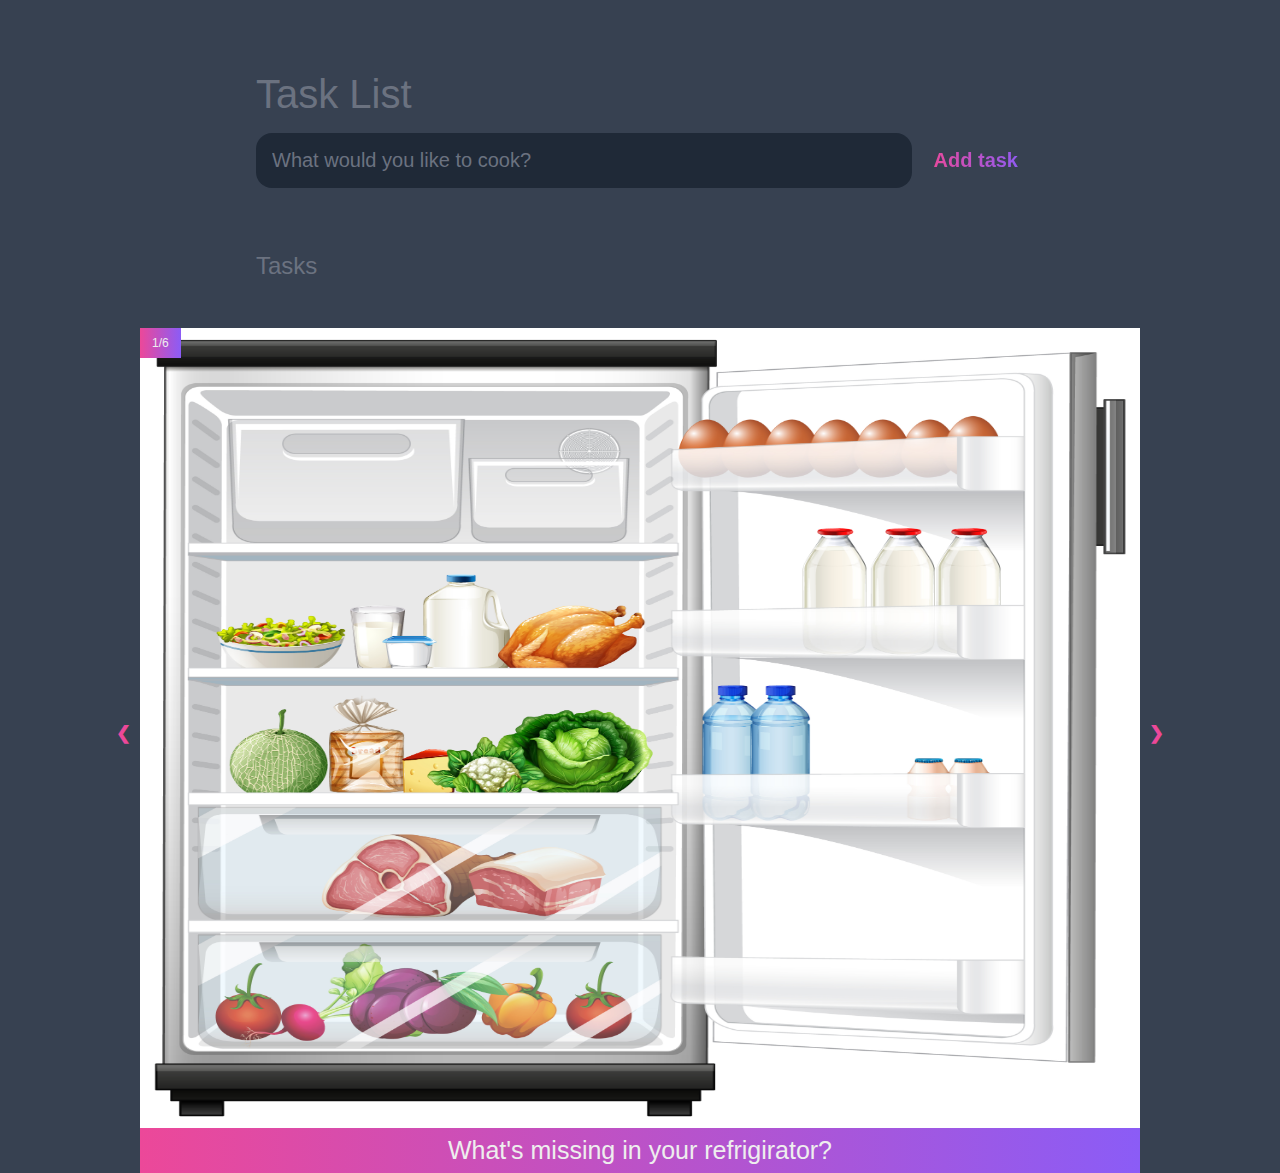
==== commit 18d1b78d: "Cleaned slider functions" ====
--- a/index.html
+++ b/index.html
@@ -8,7 +8,7 @@
   <meta name="viewport" content="width=device-width, initial-scale=1.0" />
   <title>Homepage</title>
   <link rel="stylesheet" href="style.css" />
-  <!-- <link rel="stylesheet" href="main.css"> -->
+  <link rel="stylesheet" href="main.css">
 </head>
 </head>
 
@@ -31,31 +31,38 @@
 
     <div class="slideshow-container">
       <div class="my-slides fade">
-        <div class="number-text">1 / 4</div>
         <img src="kitchen-1.jpg" />
         <div class="caption-text">What's missing in your refrigirator?</div>
       </div>
 
       <div class="my-slides fade">
-        <div class="number-text">2 / 4</div>
         <img src="kitchen-2.jpg" />
         <div class="caption-text">What's missing on your shelves?</div>
       </div>
 
       <div class="my-slides fade">
-        <div class="number-text">3 / 4</div>
         <img src="kitchen-3.jpg" />
         <div class="caption-text">What herbs do you need?</div>
       </div>
 
       <div class="my-slides fade">
-        <div class="number-text">4 / 4</div>
         <img src="kitchen-4.jpg" />
         <div class="caption-text">What's missing in your kitchen?</div>
       </div>
 
-      <a class="prev-button" onclick="plusSlides(-1)">❮</a>
-      <a class="next-button" onclick="plusSlides(1)">❯</a>
+      <div class="my-slides fade">
+        <img src="kitchen-4.jpg" />
+        <div class="caption-text">What's missing in your kitchen?</div>
+      </div>
+
+      <div class="my-slides fade">
+        <img src="kitchen-4.jpg" />
+        <div class="caption-text">What's missing in your kitchen?</div>
+      </div>
+
+      <a class="prev-button" onclick="changeCurrentSlideByNumber(-1)">❮</a>
+      <!-- me bo me eventlisterner ne javascript file -->
+      <a class="next-button" onclick="changeCurrentSlideByNumber(1)">❯</a>
     </div>
   </main>
   <script src="main.js"></script>
--- a/style.css
+++ b/style.css
@@ -137,6 +137,7 @@
   font-size: 1.25rem;
   font-weight: 700;
   background-image: linear-gradient(to right, var(--pink), var(--purple));
+  background-clip: text;
   -webkit-background-clip: text;
   -webkit-text-fill-color: transparent;
   cursor: pointer;
@@ -212,6 +213,7 @@
 
 .task .actions .edit {
   background-image: linear-gradient(to right, var(--pink), var(--purple));
+  background-clip: text;
   -webkit-background-clip: text;
   -webkit-text-fill-color: transparent;
 }
